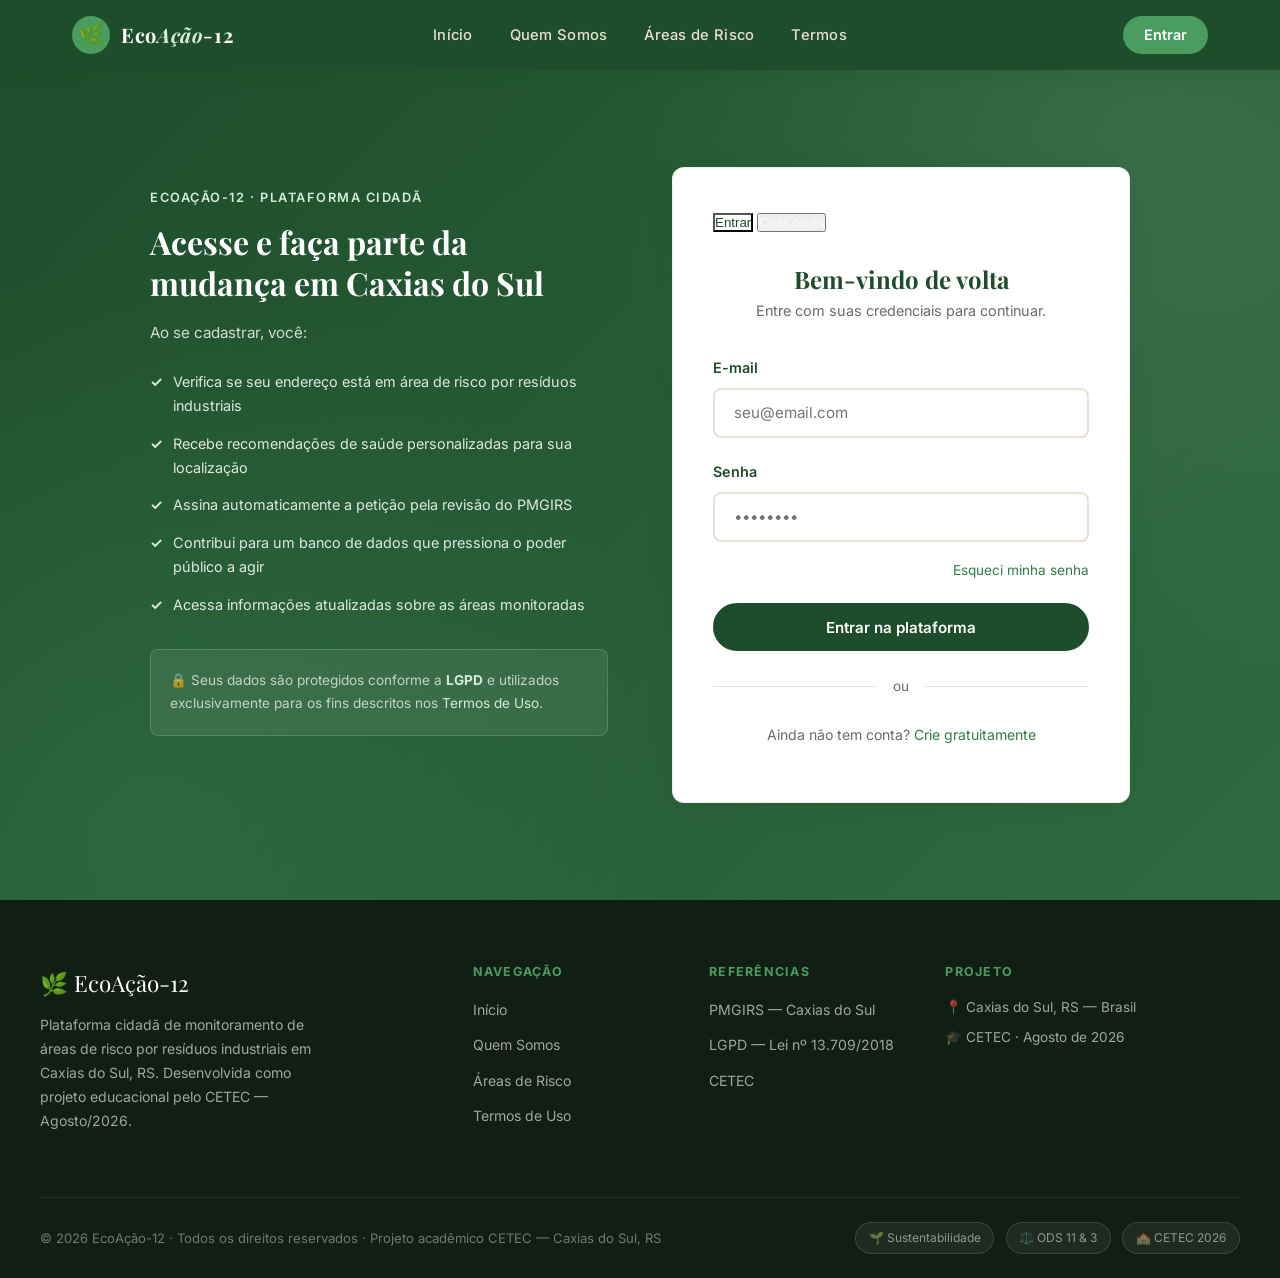
==== ecoacao-site/pages/login.html @ d2b52d5c "Adicionado arquivos adicionais" ====
﻿<!DOCTYPE html>
<html lang="pt-BR">
<head>
  <meta charset="UTF-8" />
  <meta name="viewport" content="width=device-width, initial-scale=1.0" />
  <title>Entrar / Cadastrar — EcoAção-12</title>
  <meta name="description" content="Acesse sua conta ou crie um cadastro no EcoAção-12 para verificar sua área de risco e assinar a petição." />
  <link rel="preconnect" href="https://fonts.googleapis.com" />
  <link rel="preconnect" href="https://fonts.gstatic.com" crossorigin />
  <link href="https://fonts.googleapis.com/css2?family=Playfair+Display:ital,wght@0,400;0,700;1,400&family=Inter:wght@400;500;600;700&display=swap" rel="stylesheet" />
  <link rel="stylesheet" href="../css/style.css" />
  <style>
    .login-page {
      min-height: calc(100vh - 70px);
      display: flex;
      align-items: center;
      justify-content: center;
      background: linear-gradient(135deg, var(--verde-escuro) 0%, #2e6b40 100%);
      padding: 3rem 1.5rem;
      position: relative;
      overflow: hidden;
    }
    .login-page::before {
      content: "";
      position: absolute;
      inset: 0;
      background-image:
        radial-gradient(circle at 10% 90%, rgba(74,156,95,0.2) 0%, transparent 40%),
        radial-gradient(circle at 90% 10%, rgba(212,237,218,0.1) 0%, transparent 40%);
      pointer-events: none;
    }
    .login-wrapper { display: flex; gap: 4rem; align-items: flex-start; z-index: 1; max-width: 980px; width: 100%; }
    .login-info { flex: 1; color: var(--branco); padding-top: 1rem; }
    .login-info h2 { color: var(--branco); margin-bottom: 1rem; font-size: clamp(1.5rem, 3vw, 2rem); }
    .login-info p { color: rgba(255,255,255,0.8); font-size: 0.95rem; }
    .login-benefits { list-style: none; margin-top: 1.5rem; }
    .login-benefits li { display: flex; align-items: flex-start; gap: 0.6rem; color: rgba(255,255,255,0.85); font-size: 0.9rem; margin-bottom: 0.8rem; }
    .login-benefits li::before { content: "✓"; color: var(--verde-suave); font-weight: 700; flex-shrink: 0; }
    .login-form-side { flex: 1; min-width: 320px; }
    .tab-nav { background: rgba(255,255,255,0.1); }
    .tab-btn { color: rgba(255,255,255,0.7); }
    .tab-btn.active { background: var(--branco); color: var(--verde-escuro); }
    .tab-content { display: none; }
    .tab-content.show { display: block; }
    .terms-accept { background: var(--verde-suave); border-radius: var(--radius-sm); padding: 1rem 1.2rem; margin: 1rem 0; font-size: 0.85rem; color: var(--verde-escuro); }
    .strength-bar { height: 4px; border-radius: 2px; background: var(--bege-escuro); margin-top: 0.4rem; overflow: hidden; }
    .strength-fill { height: 100%; border-radius: 2px; transition: width 0.3s, background 0.3s; }
    @media(max-width: 700px) { .login-wrapper { flex-direction: column; gap: 2rem; } .login-info { display: none; } }
  </style>
</head>
<body>

  <nav class="navbar">
    <div class="navbar-inner">
      <a href="../index.html" class="navbar-brand">
        <div class="logo-icon">🌿</div>
        <span class="brand-text">Eco<span>Ação</span>-12</span>
      </a>
      <ul class="navbar-links">
        <li><a href="../index.html">Início</a></li>
        <li><a href="quem-somos.html">Quem Somos</a></li>
        <li><a href="areas-de-risco.html">Áreas de Risco</a></li>
        <li><a href="termos.html">Termos</a></li>
      </ul>
      <div class="navbar-actions">
        <a href="login.html" class="btn-nav-login">Entrar</a>
        <button class="navbar-toggle" aria-label="Menu">
          <span></span><span></span><span></span>
        </button>
      </div>
    </div>
  </nav>

  <main class="login-page">
    <div class="login-wrapper">

      <!-- Coluna Info -->
      <div class="login-info">
        <span style="font-size: 0.8rem; letter-spacing: 0.12em; text-transform: uppercase; color: var(--verde-suave); font-weight: 600;">EcoAção-12 · Plataforma Cidadã</span>
        <h2 style="margin-top: 0.7rem;">Acesse e faça parte da mudança em Caxias do Sul</h2>
        <p>Ao se cadastrar, você:</p>
        <ul class="login-benefits">
          <li>Verifica se seu endereço está em área de risco por resíduos industriais</li>
          <li>Recebe recomendações de saúde personalizadas para sua localização</li>
          <li>Assina automaticamente a petição pela revisão do PMGIRS</li>
          <li>Contribui para um banco de dados que pressiona o poder público a agir</li>
          <li>Acessa informações atualizadas sobre as áreas monitoradas</li>
        </ul>
        <div style="margin-top: 2rem; padding: 1.2rem; background: rgba(255,255,255,0.08); border-radius: var(--radius-sm); border: 1px solid rgba(255,255,255,0.15);">
          <p style="font-size: 0.85rem; color: rgba(255,255,255,0.7); margin: 0;">
            🔒 Seus dados são protegidos conforme a <strong style="color:var(--verde-suave);">LGPD</strong> e utilizados exclusivamente para os fins descritos nos <a href="termos.html" style="color:var(--verde-suave);">Termos de Uso</a>.
          </p>
        </div>
      </div>

      <!-- Coluna Formulário -->
      <div class="login-form-side">
        <div class="form-box">

          <!-- Tabs -->
          <div class="tab-nav" style="margin-bottom: 1.8rem;">
            <button class="tab-btn active" onclick="switchTab('login', this)">Entrar</button>
            <button class="tab-btn" onclick="switchTab('register', this)">Criar conta</button>
          </div>

          <!-- TAB: LOGIN -->
          <div id="tab-login" class="tab-content show">
            <h2 style="font-size: 1.5rem; margin-bottom: 0.3rem;">Bem-vindo de volta</h2>
            <p class="form-subtitle">Entre com suas credenciais para continuar.</p>

            <form onsubmit="handleLogin(event)">
              <div class="form-group">
                <label for="login-email">E-mail</label>
                <input type="email" id="login-email" class="form-control" placeholder="seu@email.com" required />
              </div>
              <div class="form-group">
                <label for="login-pass">Senha</label>
                <input type="password" id="login-pass" class="form-control" placeholder="••••••••" required />
              </div>
              <div style="text-align: right; margin-top: -0.5rem; margin-bottom: 1.2rem;">
                <a href="#" style="font-size: 0.85rem;">Esqueci minha senha</a>
              </div>
              <button type="submit" class="btn btn-verde btn-full">Entrar na plataforma</button>
            </form>

            <div class="form-divider">ou</div>
            <p style="text-align:center; font-size: 0.88rem; color: var(--texto-claro);">
              Ainda não tem conta? <a href="#" onclick="switchTabByName('register')">Crie gratuitamente</a>
            </p>
          </div>

          <!-- TAB: CADASTRO -->
          <div id="tab-register" class="tab-content">
            <h2 style="font-size: 1.5rem; margin-bottom: 0.3rem;">Criar minha conta</h2>
            <p class="form-subtitle">Gratuito. Sem spam. Sua voz importa.</p>

            <!-- Steps -->
            <div class="steps" style="margin-bottom: 2rem;">
              <div class="step done" id="step1"><div class="step-circle">✓</div><span class="step-label">Dados</span></div>
              <div class="step active" id="step2"><div class="step-circle">2</div><span class="step-label">Termos</span></div>
              <div class="step" id="step3"><div class="step-circle">3</div><span class="step-label">Conclusão</span></div>
            </div>

            <form onsubmit="handleRegister(event)">
              <div class="form-group">
                <label for="reg-name">Nome completo</label>
                <input type="text" id="reg-name" class="form-control" placeholder="Seu nome completo" required />
              </div>
              <div class="form-group">
                <label for="reg-email">E-mail</label>
                <input type="email" id="reg-email" class="form-control" placeholder="seu@email.com" required />
              </div>
              <div class="form-group">
                <label for="reg-pass">Senha</label>
                <input type="password" id="reg-pass" class="form-control" placeholder="Mínimo 8 caracteres" required oninput="updateStrength(this.value)" />
                <div class="strength-bar"><div class="strength-fill" id="strength-fill" style="width:0;background:#e53e3e;"></div></div>
              </div>

              <div class="terms-accept">
                <strong>📜 Ao se cadastrar, você concorda com:</strong>
                <ul style="margin: 0.6rem 0 0 1.2rem; font-size: 0.83rem;">
                  <li>Os <a href="termos.html" target="_blank">Termos de Uso</a> da plataforma</li>
                  <li>A coleta de dados conforme a LGPD</li>
                  <li>A assinatura da petição pela revisão do PMGIRS</li>
                </ul>
              </div>

              <div class="checkbox-group">
                <input type="checkbox" id="agree-terms" required />
                <label for="agree-terms">Li e concordo com os <a href="termos.html" target="_blank">Termos de Uso</a> e a <strong>carta à Prefeitura de Caxias do Sul</strong>.</label>
              </div>
              <div class="checkbox-group">
                <input type="checkbox" id="agree-lgpd" required />
                <label for="agree-lgpd">Autorizo o uso dos meus dados conforme descrito na política de privacidade (LGPD).</label>
              </div>

              <button type="submit" class="btn btn-verde btn-full" style="margin-top: 1rem;">✍️ Cadastrar e assinar petição</button>
            </form>

            <p style="text-align:center; font-size: 0.85rem; color: var(--texto-claro); margin-top: 1rem;">
              Já tem conta? <a href="#" onclick="switchTabByName('login')">Entrar</a>
            </p>
          </div>

          <!-- SUCCESS STATE (hidden initially) -->
          <div id="success-state" style="display:none; text-align:center; padding: 1rem 0;">
            <div style="font-size: 4rem; margin-bottom: 1rem;">🌿</div>
            <h3>Bem-vindo ao EcoAção-12!</h3>
            <p style="color: var(--texto-claro); font-size: 0.9rem; margin-bottom: 1.5rem;">
              Sua conta foi criada e você já faz parte da petição cidadã pela revisão do PMGIRS de Caxias do Sul.
            </p>
            <a href="areas-de-risco.html" class="btn btn-verde btn-full">🗺️ Verificar minha área agora</a>
          </div>

        </div>
      </div>
    </div>
  </main>

  <!-- FOOTER -->
  <footer>
    <div class="footer-inner">
      <div class="footer-brand">
        <div class="brand-name">🌿 EcoAção-12</div>
        <p>Plataforma cidadã de monitoramento de áreas de risco por resíduos industriais em Caxias do Sul, RS. Desenvolvida como projeto educacional pelo CETEC — Agosto/2026.</p>
      </div>
      <div class="footer-links">
        <h5>Navegação</h5>
        <ul>
          <li><a href="../index.html">Início</a></li>
          <li><a href="quem-somos.html">Quem Somos</a></li>
          <li><a href="areas-de-risco.html">Áreas de Risco</a></li>
          <li><a href="termos.html">Termos de Uso</a></li>
        </ul>
      </div>
      <div class="footer-links">
        <h5>Referências</h5>
        <ul>
          <li><a href="#">PMGIRS — Caxias do Sul</a></li>
          <li><a href="#">LGPD — Lei nº 13.709/2018</a></li>
          <li><a href="#">CETEC</a></li>
        </ul>
      </div>
      <div class="footer-contact">
        <h5>Projeto</h5>
        <p>📍 Caxias do Sul, RS — Brasil</p>
        <p>🎓 CETEC · Agosto de 2026</p>
      </div>
    </div>
    <div class="footer-bottom">
      <p>© 2026 EcoAção-12 · Todos os direitos reservados · Projeto acadêmico CETEC — Caxias do Sul, RS</p>
      <div class="footer-badges">
        <span class="footer-badge">🌱 Sustentabilidade</span>
        <span class="footer-badge">⚖️ ODS 11 &amp; 3</span>
        <span class="footer-badge">🏫 CETEC 2026</span>
      </div>
    </div>
  </footer>

  <script src="../js/main.js"></script>
  <script>
    function switchTab(name, btn) {
      document.querySelectorAll(".tab-content").forEach(t => t.classList.remove("show"));
      document.querySelectorAll(".tab-btn").forEach(b => b.classList.remove("active"));
      document.getElementById("tab-" + name).classList.add("show");
      btn.classList.add("active");
    }

    function switchTabByName(name) {
      document.querySelectorAll(".tab-content").forEach(t => t.classList.remove("show"));
      document.querySelectorAll(".tab-btn").forEach(b => b.classList.remove("active"));
      document.getElementById("tab-" + name).classList.add("show");
      document.querySelectorAll(".tab-btn")[name === "login" ? 0 : 1].classList.add("active");
      return false;
    }

    function updateStrength(pwd) {
      const fill = document.getElementById("strength-fill");
      let score = 0;
      if (pwd.length >= 8) score++;
      if (/[A-Z]/.test(pwd)) score++;
      if (/[0-9]/.test(pwd)) score++;
      if (/[^A-Za-z0-9]/.test(pwd)) score++;
      const colors = ["#e53e3e", "#dd6b20", "#d69e2e", "#2e7d45"];
      fill.style.width = (score * 25) + "%";
      fill.style.background = colors[score - 1] || "#e53e3e";
    }

    function handleLogin(e) {
      e.preventDefault();
      alert("MVP: Funcionalidade de login a ser integrada com backend. Dados recebidos com sucesso!");
    }

    function handleRegister(e) {
      e.preventDefault();
      document.getElementById("tab-register").style.display = "none";
      document.getElementById("success-state").style.display = "block";
      document.querySelectorAll(".tab-nav, h2, .form-subtitle").forEach(el => el.style.display = "none");
    }
  </script>
</body>
</html>
---- ecoacao-site/css/style.css ----
﻿/* ============================================================
   EcoAção-12 — Stylesheet Principal
   Paleta: Verde escuro + Bege/Creme (Institucional/Natureza)
   ============================================================ */

:root {
  --verde-escuro:   #1e4d2b;
  --verde-medio:    #2e7d45;
  --verde-claro:    #4a9c5f;
  --verde-suave:    #d4edda;
  --bege:           #f5f0e8;
  --creme:          #faf8f3;
  --bege-escuro:    #e8e0d0;
  --marrom-suave:   #8b7355;
  --texto-escuro:   #1a1a1a;
  --texto-medio:    #3d3d3d;
  --texto-claro:    #6b6b6b;
  --branco:         #ffffff;
  --sombra:         rgba(30, 77, 43, 0.12);
  --sombra-forte:   rgba(30, 77, 43, 0.22);
  --radius:         12px;
  --radius-sm:      8px;
  --trans:          0.3s ease;
  --font-heading:   "Playfair Display", Georgia, serif;
  --font-body:      "Inter", "Segoe UI", Arial, sans-serif;
}

*, *::before, *::after { box-sizing: border-box; margin: 0; padding: 0; }
html { scroll-behavior: smooth; font-size: 16px; }
body {
  font-family: var(--font-body);
  background-color: var(--creme);
  color: var(--texto-escuro);
  line-height: 1.7;
  min-height: 100vh;
  display: flex;
  flex-direction: column;
}
a { color: var(--verde-medio); text-decoration: none; transition: color var(--trans); }
a:hover { color: var(--verde-escuro); }
img { max-width: 100%; height: auto; display: block; }

h1, h2, h3, h4, h5, h6 {
  font-family: var(--font-heading);
  color: var(--verde-escuro);
  line-height: 1.3;
}
h1 { font-size: clamp(2rem, 5vw, 3.2rem); }
h2 { font-size: clamp(1.6rem, 3.5vw, 2.4rem); }
h3 { font-size: clamp(1.2rem, 2.5vw, 1.7rem); }
h4 { font-size: 1.2rem; }
p { margin-bottom: 1rem; color: var(--texto-medio); }

/* NAVBAR */
.navbar {
  background-color: var(--verde-escuro);
  position: sticky;
  top: 0;
  z-index: 1000;
  box-shadow: 0 2px 16px var(--sombra-forte);
}
.navbar-inner {
  max-width: 1200px;
  margin: 0 auto;
  padding: 0 2rem;
  display: flex;
  align-items: center;
  justify-content: space-between;
  height: 70px;
}
.navbar-brand {
  display: flex;
  align-items: center;
  gap: 0.7rem;
  text-decoration: none;
}
.navbar-brand .logo-icon {
  width: 38px;
  height: 38px;
  background: var(--verde-claro);
  border-radius: 50%;
  display: flex;
  align-items: center;
  justify-content: center;
  font-size: 1.3rem;
  flex-shrink: 0;
}
.navbar-brand .brand-text {
  font-family: var(--font-heading);
  font-size: 1.25rem;
  font-weight: 700;
  color: var(--branco);
  letter-spacing: 0.03em;
}
.navbar-brand .brand-text span { color: var(--verde-suave); font-style: italic; }

.navbar-links {
  display: flex;
  align-items: center;
  gap: 0.3rem;
  list-style: none;
  position: absolute;
  left: 50%;
  transform: translateX(-50%);
}
.navbar-links a {
  color: var(--bege-escuro);
  font-size: 0.92rem;
  font-weight: 500;
  padding: 0.5rem 1rem;
  border-radius: var(--radius-sm);
  transition: background var(--trans), color var(--trans);
  letter-spacing: 0.02em;
  white-space: nowrap;
}
.navbar-links a:hover, .navbar-links a.active {
  background: rgba(255,255,255,0.12);
  color: var(--branco);
}
.navbar-actions { display: flex; align-items: center; gap: 0.7rem; }
.btn-nav-login {
  background: var(--verde-claro) !important;
  color: var(--branco) !important;
  padding: 0.45rem 1.3rem !important;
  border-radius: 50px !important;
  font-weight: 600 !important;
  font-size: 0.9rem !important;
  transition: background var(--trans), transform var(--trans) !important;
}
.btn-nav-login:hover { background: #3d8f52 !important; transform: translateY(-1px); }

.navbar-toggle {
  display: none;
  flex-direction: column;
  gap: 5px;
  cursor: pointer;
  padding: 0.4rem;
  background: none;
  border: none;
}
.navbar-toggle span {
  display: block;
  width: 24px;
  height: 2px;
  background: var(--branco);
  border-radius: 2px;
  transition: var(--trans);
}

/* HERO */
.hero {
  position: relative;
  background: linear-gradient(135deg, var(--verde-escuro) 0%, #2e6b40 60%, #3a8c52 100%);
  color: var(--branco);
  padding: 7rem 2rem 6rem;
  text-align: center;
  overflow: hidden;
}
.hero::before {
  content: "";
  position: absolute;
  inset: 0;
  background-image:
    radial-gradient(circle at 15% 85%, rgba(74,156,95,0.25) 0%, transparent 50%),
    radial-gradient(circle at 85% 15%, rgba(212,237,218,0.15) 0%, transparent 40%);
  pointer-events: none;
}
.hero::after {
  content: "";
  position: absolute;
  bottom: -2px;
  left: 0;
  right: 0;
  height: 80px;
  background: var(--creme);
  clip-path: ellipse(55% 100% at 50% 100%);
}
.hero-inner { position: relative; max-width: 820px; margin: 0 auto; z-index: 1; }
.hero-badge {
  display: inline-block;
  background: rgba(255,255,255,0.15);
  border: 1px solid rgba(255,255,255,0.3);
  color: var(--verde-suave);
  font-size: 0.82rem;
  font-weight: 600;
  letter-spacing: 0.1em;
  text-transform: uppercase;
  padding: 0.35rem 1rem;
  border-radius: 50px;
  margin-bottom: 1.5rem;
}
.hero h1 { color: var(--branco); margin-bottom: 1.2rem; text-shadow: 0 2px 8px rgba(0,0,0,0.2); }
.hero h1 em { color: var(--verde-suave); font-style: italic; }
.hero p { color: rgba(255,255,255,0.85); font-size: 1.15rem; max-width: 620px; margin: 0 auto 2.5rem; }
.hero-actions { display: flex; gap: 1rem; justify-content: center; flex-wrap: wrap; }

/* BUTTONS */
.btn {
  display: inline-flex;
  align-items: center;
  gap: 0.5rem;
  padding: 0.8rem 1.8rem;
  border-radius: 50px;
  font-weight: 600;
  font-size: 0.95rem;
  cursor: pointer;
  transition: transform var(--trans), box-shadow var(--trans), background var(--trans);
  border: 2px solid transparent;
  text-decoration: none;
  font-family: var(--font-body);
}
.btn:hover { transform: translateY(-2px); box-shadow: 0 6px 20px var(--sombra-forte); }
.btn-primary { background: var(--branco); color: var(--verde-escuro); border-color: var(--branco); }
.btn-primary:hover { background: var(--bege); color: var(--verde-escuro); }
.btn-secondary { background: transparent; color: var(--branco); border-color: rgba(255,255,255,0.6); }
.btn-secondary:hover { background: rgba(255,255,255,0.1); border-color: var(--branco); }
.btn-verde { background: var(--verde-escuro); color: var(--branco); border-color: var(--verde-escuro); }
.btn-verde:hover { background: var(--verde-medio); border-color: var(--verde-medio); }
.btn-outline { background: transparent; color: var(--verde-escuro); border-color: var(--verde-escuro); }
.btn-outline:hover { background: var(--verde-suave); }
.btn-sm { padding: 0.55rem 1.3rem; font-size: 0.88rem; }
.btn-full { width: 100%; justify-content: center; }

/* LAYOUT */
.container { max-width: 1200px; margin: 0 auto; padding: 0 2rem; }
.section { padding: 5rem 2rem; }
.section-alt { background-color: var(--bege); }
.section-verde {
  background: linear-gradient(135deg, var(--verde-escuro), #2e6b40);
  color: var(--branco);
}
.section-header { text-align: center; max-width: 680px; margin: 0 auto 3.5rem; }
.section-label {
  display: inline-block;
  color: var(--verde-medio);
  font-size: 0.8rem;
  font-weight: 700;
  letter-spacing: 0.15em;
  text-transform: uppercase;
  margin-bottom: 0.7rem;
}
.section-verde .section-label { color: var(--verde-suave); }
.section-verde h2 { color: var(--branco); }
.section-verde p { color: rgba(255,255,255,0.82); }

/* CARDS */
.cards-grid { display: grid; grid-template-columns: repeat(auto-fit, minmax(280px, 1fr)); gap: 1.8rem; }
.card {
  background: var(--branco);
  border-radius: var(--radius);
  padding: 2rem;
  box-shadow: 0 2px 12px var(--sombra);
  transition: transform var(--trans), box-shadow var(--trans);
  border: 1px solid rgba(30, 77, 43, 0.06);
}
.card:hover { transform: translateY(-4px); box-shadow: 0 8px 30px var(--sombra-forte); }
.card-icon {
  width: 52px;
  height: 52px;
  background: var(--verde-suave);
  border-radius: var(--radius-sm);
  display: flex;
  align-items: center;
  justify-content: center;
  font-size: 1.6rem;
  margin-bottom: 1.2rem;
}
.card h3 { font-size: 1.15rem; margin-bottom: 0.6rem; }
.card p { font-size: 0.93rem; margin-bottom: 0; }

/* STATS */
.stats-row { display: flex; gap: 2rem; justify-content: center; flex-wrap: wrap; margin-top: 3rem; }
.stat-item { text-align: center; flex: 1; min-width: 140px; }
.stat-number {
  font-family: var(--font-heading);
  font-size: 2.8rem;
  font-weight: 700;
  color: var(--branco);
  display: block;
}
.stat-label { color: var(--verde-suave); font-size: 0.88rem; letter-spacing: 0.05em; }

/* TEAM */
.team-grid { display: grid; grid-template-columns: repeat(auto-fill, minmax(190px, 1fr)); gap: 1.5rem; }
.team-card {
  background: var(--branco);
  border-radius: var(--radius);
  padding: 1.8rem 1.5rem;
  text-align: center;
  box-shadow: 0 2px 10px var(--sombra);
  transition: transform var(--trans), box-shadow var(--trans);
  border: 1px solid rgba(30, 77, 43, 0.06);
}
.team-card:hover { transform: translateY(-3px); box-shadow: 0 8px 24px var(--sombra-forte); }
.team-avatar {
  width: 72px;
  height: 72px;
  background: linear-gradient(135deg, var(--verde-suave), var(--bege-escuro));
  border-radius: 50%;
  margin: 0 auto 1rem;
  display: flex;
  align-items: center;
  justify-content: center;
  font-size: 1.8rem;
  border: 3px solid var(--verde-suave);
}
.team-card h4 { font-size: 0.95rem; color: var(--verde-escuro); margin-bottom: 0.25rem; }
.team-card .team-role { font-size: 0.8rem; color: var(--texto-claro); font-style: italic; }

/* BLOCOS */
.blocos-grid { display: grid; grid-template-columns: repeat(auto-fit, minmax(200px, 1fr)); gap: 1.4rem; margin-top: 2.5rem; }
.bloco-card {
  background: rgba(255,255,255,0.1);
  border: 1px solid rgba(255,255,255,0.2);
  border-radius: var(--radius);
  padding: 1.5rem;
  text-align: center;
}
.bloco-card h4 { color: var(--branco); font-size: 1rem; margin-bottom: 0.4rem; }
.bloco-card p { color: rgba(255,255,255,0.75); font-size: 0.85rem; margin: 0; }
.bloco-icon { font-size: 2rem; margin-bottom: 0.8rem; display: block; }

/* MAPA */
#map { width: 100%; height: 480px; border-radius: var(--radius); box-shadow: 0 4px 20px var(--sombra-forte); z-index: 1; }
.map-wrapper { position: relative; }
.map-legend {
  display: flex;
  gap: 1.5rem;
  flex-wrap: wrap;
  margin-top: 1.2rem;
  padding: 1rem 1.5rem;
  background: var(--branco);
  border-radius: var(--radius-sm);
  box-shadow: 0 2px 8px var(--sombra);
}
.legend-item { display: flex; align-items: center; gap: 0.6rem; font-size: 0.88rem; color: var(--texto-medio); }
.legend-dot { width: 14px; height: 14px; border-radius: 50%; flex-shrink: 0; }
.legend-dot.red    { background: #e53e3e; }
.legend-dot.orange { background: #dd6b20; }
.legend-dot.green  { background: var(--verde-medio); }
.address-search { display: flex; gap: 0.8rem; margin-bottom: 1.5rem; flex-wrap: wrap; }
.address-search input {
  flex: 1;
  min-width: 240px;
  padding: 0.85rem 1.2rem;
  border: 2px solid var(--bege-escuro);
  border-radius: 50px;
  font-size: 0.95rem;
  font-family: var(--font-body);
  background: var(--branco);
  color: var(--texto-escuro);
  transition: border-color var(--trans);
  outline: none;
}
.address-search input:focus { border-color: var(--verde-medio); }

/* FORMULÁRIOS */
.form-group { margin-bottom: 1.4rem; }
.form-group label {
  display: block;
  font-size: 0.9rem;
  font-weight: 600;
  color: var(--verde-escuro);
  margin-bottom: 0.45rem;
}
.form-control {
  width: 100%;
  padding: 0.85rem 1.2rem;
  border: 2px solid var(--bege-escuro);
  border-radius: var(--radius-sm);
  font-size: 0.95rem;
  font-family: var(--font-body);
  background: var(--branco);
  color: var(--texto-escuro);
  transition: border-color var(--trans), box-shadow var(--trans);
  outline: none;
}
.form-control:focus { border-color: var(--verde-medio); box-shadow: 0 0 0 3px rgba(46, 125, 69, 0.12); }
.form-box {
  background: var(--branco);
  border-radius: var(--radius);
  padding: 2.5rem;
  box-shadow: 0 4px 24px var(--sombra);
  max-width: 480px;
  margin: 0 auto;
  border: 1px solid rgba(30,77,43,0.08);
}
.form-box h2 { margin-bottom: 0.5rem; text-align: center; }
.form-box .form-subtitle { text-align: center; font-size: 0.9rem; color: var(--texto-claro); margin-bottom: 2rem; }
.form-divider {
  display: flex;
  align-items: center;
  gap: 1rem;
  margin: 1.5rem 0;
  color: var(--texto-claro);
  font-size: 0.85rem;
}
.form-divider::before, .form-divider::after { content: ""; flex: 1; height: 1px; background: var(--bege-escuro); }
.checkbox-group { display: flex; align-items: flex-start; gap: 0.7rem; margin-bottom: 1rem; }
.checkbox-group input[type="checkbox"] { width: 18px; height: 18px; margin-top: 2px; accent-color: var(--verde-escuro); cursor: pointer; flex-shrink: 0; }
.checkbox-group label { font-size: 0.88rem; color: var(--texto-medio); margin-bottom: 0; font-weight: 400; cursor: pointer; }

/* TERMOS */
.terms-content {
  background: var(--branco);
  border-radius: var(--radius);
  padding: 2.5rem;
  box-shadow: 0 2px 12px var(--sombra);
  border: 1px solid rgba(30,77,43,0.06);
  max-width: 860px;
  margin: 0 auto;
}
.terms-content h3 { margin-top: 2rem; margin-bottom: 0.7rem; font-size: 1.15rem; border-bottom: 2px solid var(--verde-suave); padding-bottom: 0.4rem; }
.terms-content h3:first-child { margin-top: 0; }
.terms-content ul { margin-left: 1.5rem; margin-bottom: 1rem; }
.terms-content ul li { color: var(--texto-medio); font-size: 0.93rem; margin-bottom: 0.4rem; }
.terms-highlight {
  background: var(--verde-suave);
  border-left: 4px solid var(--verde-medio);
  padding: 1rem 1.3rem;
  border-radius: 0 var(--radius-sm) var(--radius-sm) 0;
  margin: 1.5rem 0;
  font-size: 0.93rem;
  color: var(--texto-medio);
}

/* RESULT BOX */
.result-box { border-radius: var(--radius); padding: 1.5rem; margin-top: 1.5rem; display: none; }
.result-box.safe { background: var(--verde-suave); border: 2px solid var(--verde-medio); }
.result-box.risk { background: #fff5f5; border: 2px solid #e53e3e; }
.result-box.risk h4 { color: #c53030; }
.result-box.safe h4 { color: var(--verde-escuro); }

/* PETITION */
.petition-banner {
  background: linear-gradient(135deg, #1a3a22, var(--verde-escuro));
  border-radius: var(--radius);
  padding: 2.5rem;
  text-align: center;
  margin-top: 2rem;
  border: 1px solid rgba(74,156,95,0.3);
}
.petition-counter { font-family: var(--font-heading); font-size: 3rem; font-weight: 700; color: var(--verde-suave); display: block; margin-bottom: 0.3rem; }
.petition-banner p { color: rgba(255,255,255,0.8); margin-bottom: 1.5rem; }

/* FOOTER */
footer { background: #111e14; color: rgba(255,255,255,0.7); padding: 4rem 2rem 0; margin-top: auto; }
.footer-inner {
  max-width: 1200px;
  margin: 0 auto;
  display: grid;
  grid-template-columns: 2fr 1fr 1fr 1.5fr;
  gap: 2.5rem;
  padding-bottom: 3rem;
}
.footer-brand .brand-name { font-family: var(--font-heading); font-size: 1.4rem; color: var(--branco); margin-bottom: 0.7rem; }
.footer-brand p { font-size: 0.88rem; color: rgba(255,255,255,0.6); margin-bottom: 1rem; max-width: 280px; }
.footer-links h5, .footer-contact h5 {
  font-family: var(--font-body);
  font-size: 0.78rem;
  text-transform: uppercase;
  letter-spacing: 0.1em;
  color: var(--verde-claro);
  margin-bottom: 1rem;
  font-weight: 700;
}
.footer-links ul { list-style: none; }
.footer-links ul li { margin-bottom: 0.5rem; }
.footer-links ul li a { color: rgba(255,255,255,0.6); font-size: 0.88rem; transition: color var(--trans); }
.footer-links ul li a:hover { color: var(--verde-claro); }
.footer-contact p { font-size: 0.85rem; color: rgba(255,255,255,0.6); margin-bottom: 0.4rem; }
.footer-bottom {
  border-top: 1px solid rgba(255,255,255,0.08);
  padding: 1.5rem 0;
  max-width: 1200px;
  margin: 0 auto;
  display: flex;
  align-items: center;
  justify-content: space-between;
  flex-wrap: wrap;
  gap: 1rem;
}
.footer-bottom p { font-size: 0.82rem; color: rgba(255,255,255,0.4); margin: 0; }
.footer-badges { display: flex; gap: 0.7rem; flex-wrap: wrap; }
.footer-badge {
  background: rgba(255,255,255,0.06);
  border: 1px solid rgba(255,255,255,0.12);
  border-radius: 50px;
  padding: 0.3rem 0.8rem;
  font-size: 0.75rem;
  color: rgba(255,255,255,0.5);
}

/* PAGE HERO */
.page-hero { background: linear-gradient(135deg, var(--verde-escuro) 0%, #2e6b40 100%); padding: 4rem 2rem 3rem; text-align: center; color: var(--branco); }
.page-hero h1 { color: var(--branco); font-size: clamp(1.8rem, 4vw, 2.6rem); margin-bottom: 0.6rem; }
.page-hero p { color: rgba(255,255,255,0.8); max-width: 580px; margin: 0 auto; }

/* STEPS */
.steps { display: flex; gap: 0; margin-bottom: 2.5rem; position: relative; }
.steps::before { content: ""; position: absolute; top: 20px; left: 10%; right: 10%; height: 2px; background: var(--bege-escuro); z-index: 0; }
.step { flex: 1; text-align: center; position: relative; z-index: 1; }
.step-circle {
  width: 40px; height: 40px; border-radius: 50%;
  background: var(--bege-escuro); border: 2px solid var(--bege-escuro);
  display: flex; align-items: center; justify-content: center;
  margin: 0 auto 0.5rem;
  font-size: 0.85rem; font-weight: 700; color: var(--texto-claro);
  transition: background var(--trans), border-color var(--trans), color var(--trans);
}
.step.active .step-circle { background: var(--verde-escuro); border-color: var(--verde-escuro); color: var(--branco); }
.step.done .step-circle { background: var(--verde-claro); border-color: var(--verde-claro); color: var(--branco); }
.step-label { font-size: 0.78rem; color: var(--texto-claro); font-weight: 500; }
.step.active .step-label { color: var(--verde-escuro); font-weight: 600; }
.step.done .step-label { color: var(--verde-claro); }

/* ALERTS */
.alert { padding: 1rem 1.3rem; border-radius: var(--radius-sm); margin-bottom: 1.2rem; font-size: 0.9rem; }
.alert-info { background: #ebf8ff; border-left: 4px solid #3182ce; color: #2c5282; }
.alert-warning { background: #fffbeb; border-left: 4px solid #d69e2e; color: #744210; }
.alert-danger { background: #fff5f5; border-left: 4px solid #e53e3e; color: #c53030; }
.alert-success { background: var(--verde-suave); border-left: 4px solid var(--verde-medio); color: var(--verde-escuro); }

/* RESPONSIVE */
@media (max-width: 1024px) { .footer-inner { grid-template-columns: 1fr 1fr; } }
@media (max-width: 768px) {
  .navbar-links {
    position: fixed; top: 70px; left: 0; right: 0;
    background: var(--verde-escuro); flex-direction: column;
    padding: 1.5rem; gap: 0.2rem; transform: none; display: none;
    box-shadow: 0 8px 24px rgba(0,0,0,0.3); z-index: 999;
  }
  .navbar-links.open { display: flex; }
  .navbar-links a { width: 100%; text-align: center; padding: 0.75rem; }
  .navbar-toggle { display: flex; }
  .navbar-actions .btn-nav-login { display: none; }
  .footer-inner { grid-template-columns: 1fr; gap: 2rem; }
  .steps::before { display: none; }
  .address-search { flex-direction: column; }
}
@media (max-width: 480px) {
  .section { padding: 3.5rem 1.2rem; }
  .hero { padding: 5rem 1.2rem 4rem; }
  .form-box { padding: 1.8rem 1.2rem; }
  .terms-content { padding: 1.5rem; }
}

/* ANIMATIONS */
@keyframes fadeInUp { from { opacity: 0; transform: translateY(20px); } to { opacity: 1; transform: translateY(0); } }
.animate-in { animation: fadeInUp 0.6s ease forwards; }
.delay-1 { animation-delay: 0.1s; } .delay-2 { animation-delay: 0.2s; } .delay-3 { animation-delay: 0.3s; }

/* UTILITIES */
.text-center { text-align: center; }
.text-verde { color: var(--verde-medio); }
.mt-1 { margin-top: 0.5rem; } .mt-2 { margin-top: 1rem; } .mt-3 { margin-top: 1.5rem; } .mt-4 { margin-top: 2rem; }
.mb-0 { margin-bottom: 0; } .mb-2 { margin-bottom: 1rem; }
.fw-600 { font-weight: 600; }
.hidden { display: none !important; }
.w-full { width: 100%; }
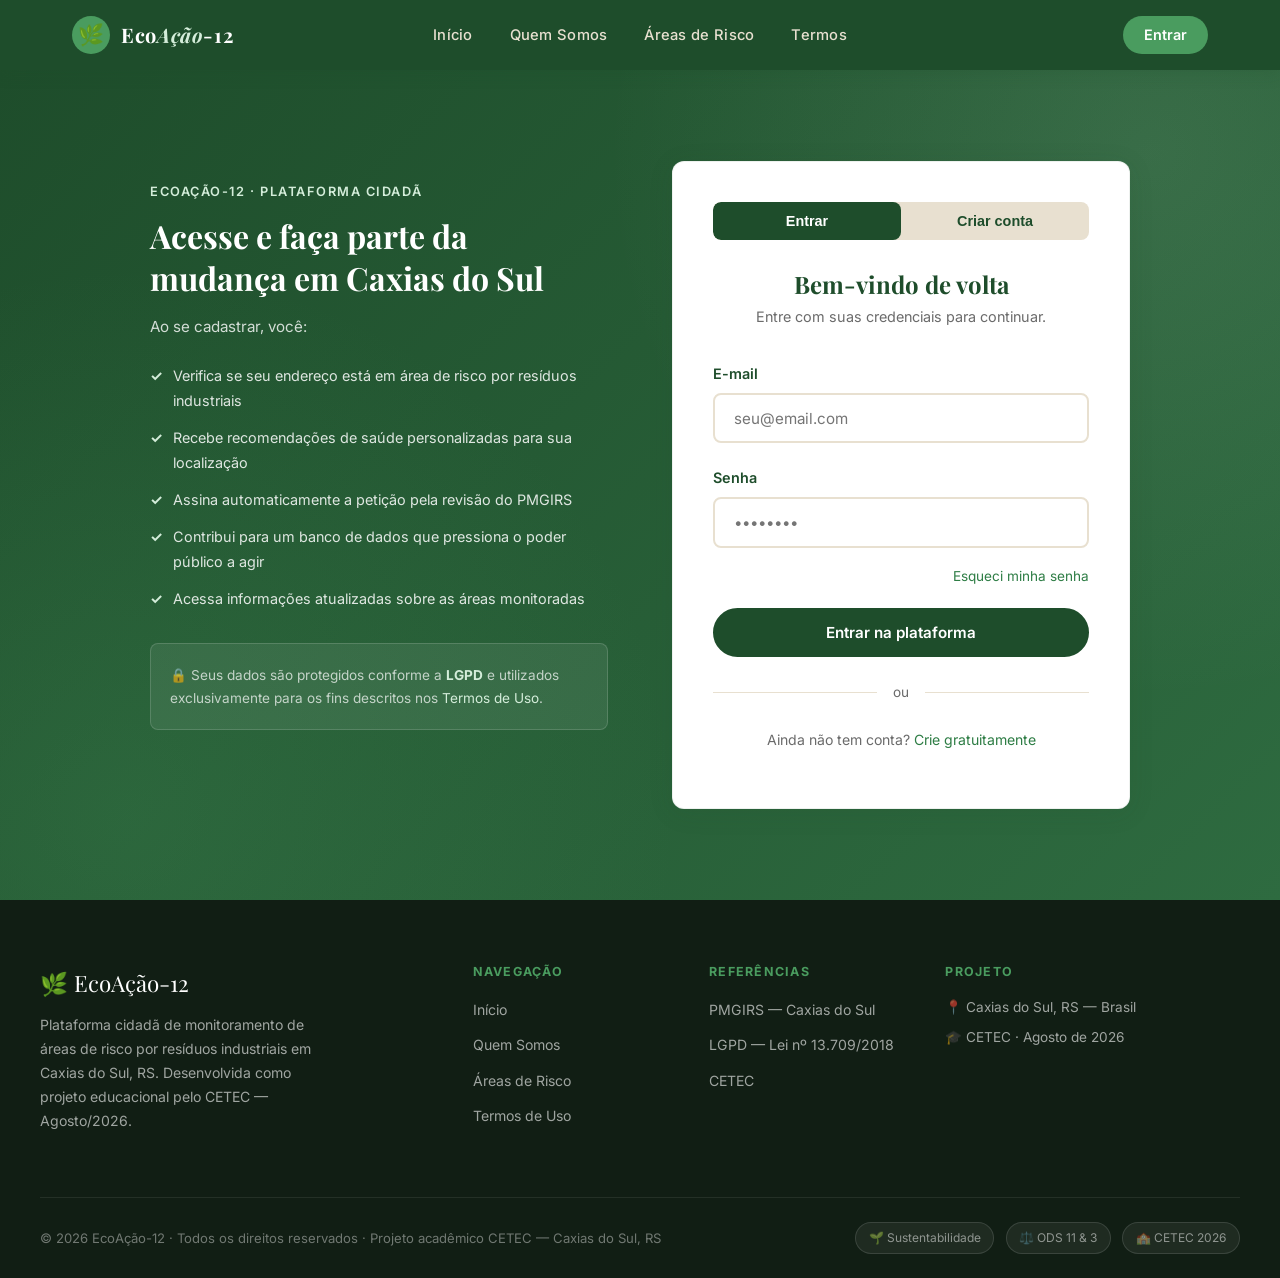
==== commit efc8f973: "Fix: melhora na visibilidade do login" ====
--- a/ecoacao-site/pages/login.html
+++ b/ecoacao-site/pages/login.html
@@ -1,4 +1,4 @@
-﻿<!DOCTYPE html>
+<!DOCTYPE html>
 <html lang="pt-BR">
 <head>
   <meta charset="UTF-8" />
@@ -37,9 +37,10 @@
     .login-benefits li { display: flex; align-items: flex-start; gap: 0.6rem; color: rgba(255,255,255,0.85); font-size: 0.9rem; margin-bottom: 0.8rem; }
     .login-benefits li::before { content: "✓"; color: var(--verde-suave); font-weight: 700; flex-shrink: 0; }
     .login-form-side { flex: 1; min-width: 320px; }
-    .tab-nav { background: rgba(255,255,255,0.1); }
-    .tab-btn { color: rgba(255,255,255,0.7); }
-    .tab-btn.active { background: var(--branco); color: var(--verde-escuro); }
+    .tab-nav { background: var(--bege-escuro); border-radius: 8px; display: flex; overflow: hidden; }
+    .tab-btn { flex: 1; padding: 0.7rem 1rem; border: none; background: transparent; font-size: 0.9rem; font-weight: 600; cursor: pointer; color: var(--verde-escuro); transition: all 0.25s; }
+    .tab-btn:hover { background: rgba(46,125,69,0.08); }
+    .tab-btn.active { background: var(--verde-escuro); color: var(--branco); border-radius: 8px; }
     .tab-content { display: none; }
     .tab-content.show { display: block; }
     .terms-accept { background: var(--verde-suave); border-radius: var(--radius-sm); padding: 1rem 1.2rem; margin: 1rem 0; font-size: 0.85rem; color: var(--verde-escuro); }
